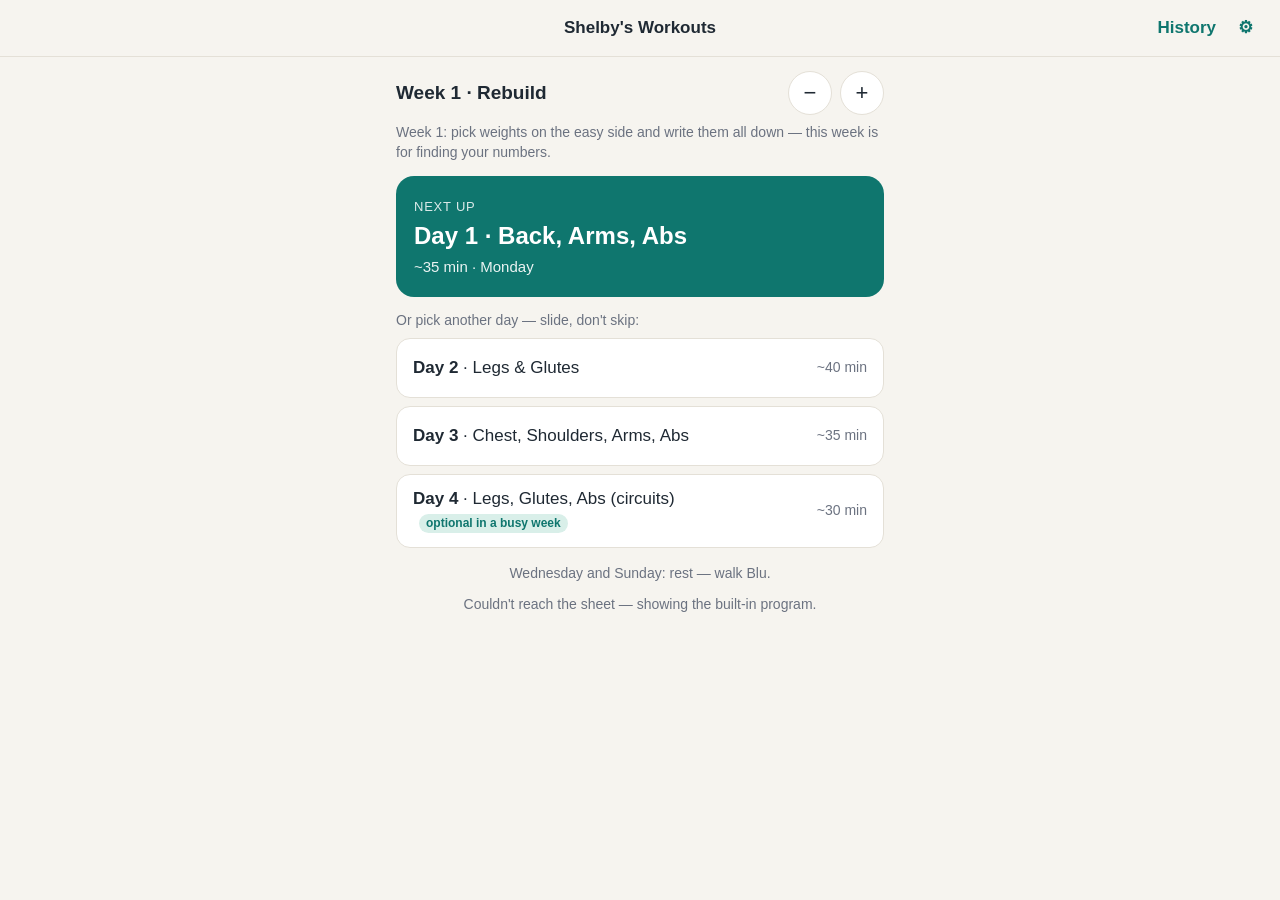
==== index.html @ 36affa09 "Workout timer with pause; End is a soft stop - timer card under the day title: Start, Pause / Resume" ====
<!doctype html>
<html lang="en">
<head>
  <meta charset="utf-8">
  <meta name="viewport" content="width=device-width, initial-scale=1, maximum-scale=1, user-scalable=no, viewport-fit=cover">
  <title>Shelby's Workouts</title>
  <meta name="description" content="Shelby's workout tracker">
  <meta name="theme-color" content="#0f766e">
  <!-- iPhone: full-screen app from Add to Home Screen -->
  <meta name="apple-mobile-web-app-capable" content="yes">
  <meta name="mobile-web-app-capable" content="yes">
  <meta name="apple-mobile-web-app-status-bar-style" content="default">
  <meta name="apple-mobile-web-app-title" content="Workouts">
  <link rel="manifest" href="manifest.webmanifest">
  <link rel="apple-touch-icon" href="icons/apple-touch-icon.png">
  <link rel="icon" type="image/svg+xml" href="icons/icon.svg">
  <link rel="icon" type="image/png" sizes="192x192" href="icons/icon-192.png">
  <!-- Bump ?v= on both files when deploying a change, or Safari keeps the old copy for days -->
  <link rel="stylesheet" href="styles.css?v=10">
</head>
<body data-view="home">
  <header class="topbar">
    <div id="topbar-left" class="topbar-left"></div>
    <h1 id="topbar-title">Shelby's Workouts</h1>
    <div id="topbar-right" class="topbar-right"></div>
  </header>

  <main id="view">
    <p class="muted">Loading…</p>
  </main>

  <div id="toast" role="status" aria-live="polite"></div>
  <div id="sheet" hidden></div>   <!-- the swap picker, filled by app.js -->

  <noscript><p class="empty">This app needs JavaScript turned on.</p></noscript>
  <script type="module" src="app.js?v=10"></script>
</body>
</html>
---- styles.css ----
/* Shelby's Workouts — mobile-first styles. No framework, no fonts to download. */

:root {
  --bg: #f6f4ef;
  --card: #ffffff;
  --text: #1f2933;
  --muted: #6b7280;
  --line: #e4e0d7;
  --accent: #0f766e;
  --accent-ink: #ffffff;
  --accent-soft: #d9efe9;
  --done: #15803d;
  --done-soft: #dcfce7;                          /* "Done this week" cards */
  --done-ink: #14532d;
  --warn: #92400e;
  --warn-soft: #fef3c7;
  --radius: 14px;
  --tap: 44px;                                   /* minimum tap target */
  --safe-top: env(safe-area-inset-top, 0px);
  --safe-bottom: env(safe-area-inset-bottom, 0px);
}

@media (prefers-color-scheme: dark) {
  :root {
    --bg: #111417;
    --card: #1b1f24;
    --text: #eef0f2;
    --muted: #9aa3ad;
    --line: #2b323a;
    --accent: #2dd4bf;
    --accent-ink: #06211e;
    --accent-soft: #123a35;
    --done: #4ade80;
    --done-soft: #10301f;
    --done-ink: #d1fae5;
    --warn: #fbbf24;
    --warn-soft: #3a2a08;
  }
}

* { box-sizing: border-box; }
html { -webkit-text-size-adjust: 100%; touch-action: manipulation; }   /* no double-tap-to-zoom: fast taps on ✓ stay taps */
body, button, input, textarea, a { touch-action: manipulation; }
body {
  margin: 0;
  font-family: -apple-system, BlinkMacSystemFont, "Segoe UI", Roboto, Helvetica, Arial, sans-serif;
  font-size: 17px;
  line-height: 1.4;
  color: var(--text);
  background: var(--bg);
  overflow-x: hidden;
  -webkit-tap-highlight-color: transparent;
}
button, input { font: inherit; color: inherit; }
button { cursor: pointer; }
a { color: var(--accent); }
h2, h3 { line-height: 1.25; }

/* ---- top bar --------------------------------------------------------- */
.topbar {
  position: sticky;
  top: 0;
  z-index: 10;
  display: grid;
  grid-template-columns: 1fr auto 1fr;
  align-items: center;
  gap: 4px;
  min-height: calc(var(--safe-top) + 54px);
  padding: calc(var(--safe-top) + 6px) 8px 6px;
  background: var(--bg);
  border-bottom: 1px solid var(--line);
}
.topbar h1 {
  margin: 0;
  font-size: 17px;
  font-weight: 650;
  text-align: center;
  white-space: nowrap;
  overflow: hidden;
  text-overflow: ellipsis;
}
.topbar-left { justify-self: start; }
.topbar-right { justify-self: end; display: flex; gap: 2px; }
.topbar-btn {
  display: inline-flex;
  align-items: center;
  min-height: var(--tap);
  min-width: var(--tap);
  padding: 0 10px;
  border: 0;
  border-radius: 10px;
  background: none;
  color: var(--accent);
  font-weight: 600;
  text-decoration: none;
  white-space: nowrap;
}

/* ---- page ------------------------------------------------------------ */
main {
  max-width: 520px;
  margin: 0 auto;
  padding: 14px 16px calc(var(--safe-bottom) + 28px);
}
body[data-view="workout"] main { padding-bottom: calc(var(--safe-bottom) + 150px); }

.muted { color: var(--muted); }
.small { font-size: 14px; }
.empty { color: var(--muted); text-align: center; padding: 32px 8px; }
.tag {
  display: inline-block;
  margin-left: 6px;
  padding: 1px 7px;
  border-radius: 999px;
  background: var(--accent-soft);
  color: var(--accent);
  font-size: 12px;
  font-weight: 600;
  vertical-align: middle;
}
.next-up .tag { background: rgba(255, 255, 255, 0.22); color: inherit; margin: 8px 0 0; }

/* ---- cards ----------------------------------------------------------- */
.card {
  background: var(--card);
  border: 1px solid var(--line);
  border-radius: var(--radius);
  padding: 14px 14px 10px;
  margin: 12px 0;
}
.card h3 { margin: 0 0 2px; font-size: 17px; }
.hint { margin: 0 0 6px; font-size: 13px; color: var(--muted); }

/* ---- home ------------------------------------------------------------ */
.week-row { display: flex; align-items: center; justify-content: space-between; gap: 12px; }
.week-label { font-size: 19px; font-weight: 650; }
.stepper { display: flex; gap: 8px; }
.stepper button {
  width: var(--tap);
  height: var(--tap);
  border-radius: 50%;
  border: 1px solid var(--line);
  background: var(--card);
  font-size: 22px;
  line-height: 1;
}
.week-note { margin: 8px 0 0; font-size: 14px; color: var(--muted); }

.next-up {
  display: block;
  margin: 14px 0 10px;
  padding: 18px;
  border-radius: 18px;
  background: var(--accent);
  color: var(--accent-ink);
  text-decoration: none;
}
.next-up .eyebrow { font-size: 13px; text-transform: uppercase; letter-spacing: 0.06em; opacity: 0.85; }
.next-up .big { display: block; margin: 4px 0; font-size: 24px; font-weight: 700; line-height: 1.2; }
.next-up .meta { font-size: 15px; opacity: 0.92; }

.day-btn {
  display: flex;
  align-items: center;
  justify-content: space-between;
  gap: 10px;
  width: 100%;
  min-height: 60px;
  margin: 8px 0;
  padding: 12px 16px;
  border: 1px solid var(--line);
  border-radius: var(--radius);
  background: var(--card);
  color: inherit;
  text-decoration: none;
  text-align: left;
}
.day-meta { font-size: 14px; color: var(--muted); white-space: nowrap; }
.rest-note { margin: 16px 0 0; font-size: 14px; color: var(--muted); text-align: center; }

/* ---- workout timer ----------------------------------------------------- */
.timer-card { padding: 12px 14px; margin: 12px 0 8px; }
.timer-row { display: flex; align-items: center; justify-content: space-between; gap: 12px; }
.timer-label { font-size: 12px; color: var(--muted); text-transform: uppercase; letter-spacing: 0.04em; }
.timer-time { font-size: 30px; font-weight: 700; line-height: 1.1; font-variant-numeric: tabular-nums; }
.timer-card.running .timer-time { color: var(--accent); }
.timer-card.paused .timer-time { color: var(--warn); }
.timer-card.stopped .timer-time { color: var(--done); }
.timer-actions { display: flex; align-items: center; gap: 6px; }
.timer-actions .btn.small { min-width: 96px; }
.btn.stop { border-color: var(--warn); color: var(--warn); }
.timer-hint { margin: 8px 0 0; font-size: 13px; color: var(--muted); }

/* ---- done this week: green, checked off, a little celebratory ------------ */
.done-week { margin-top: 22px; padding-top: 14px; border-top: 1px dashed var(--line); }
.done-head { display: flex; align-items: baseline; justify-content: space-between; gap: 10px; }
.done-head h3 { margin: 0; font-size: 17px; color: var(--done); }
.done-count {
  font-size: 13px; font-weight: 700; color: var(--done);
  background: var(--done-soft); padding: 2px 10px; border-radius: 999px; white-space: nowrap;
}
.done-cheer { margin: 4px 0 8px; font-size: 14px; color: var(--muted); }
.day-btn.day-done {
  justify-content: flex-start; gap: 12px;
  background: var(--done-soft); border-color: transparent; color: var(--done-ink);
}
.done-badge {
  flex: 0 0 auto; width: 30px; height: 30px; border-radius: 50%;
  display: inline-flex; align-items: center; justify-content: center;
  background: var(--done); color: #fff; font-size: 16px; font-weight: 800;
  box-shadow: 0 0 0 4px rgba(21, 128, 61, 0.2);                       /* older Safari */
  box-shadow: 0 0 0 4px color-mix(in srgb, var(--done) 22%, transparent);
}
.done-text { min-width: 0; line-height: 1.3; }
.done-meta { font-size: 13px; opacity: 0.8; }
.sync-line { margin: 12px 0 0; font-size: 14px; color: var(--muted); text-align: center; }
.sync-line.warn { color: var(--warn); }
.link { border: 0; background: none; color: var(--accent); font-weight: 600; min-height: var(--tap); padding: 0 8px; }

.suggest {
  display: flex;
  flex-wrap: wrap;
  align-items: center;
  gap: 10px;
  margin: 12px 0;
  padding: 12px 14px;
  border-radius: var(--radius);
  background: var(--accent-soft);
  color: var(--text);
  font-size: 15px;
}
.suggest-actions { display: flex; gap: 8px; margin-left: auto; }
.suggest-actions .btn { white-space: nowrap; }

/* ---- workout --------------------------------------------------------- */
.day-title { margin: 4px 0 2px; font-size: 24px; }
.day-sub { margin: 0 0 10px; font-size: 14px; color: var(--muted); }
details.banner {
  margin: 10px 0;
  padding: 10px 14px;
  border-radius: var(--radius);
  background: var(--accent-soft);
  font-size: 14px;
}
details.banner summary { font-weight: 600; cursor: pointer; min-height: 28px; }
details.banner p { margin: 8px 0 2px; }
.cooldown { margin: 16px 0 0; font-size: 14px; color: var(--muted); text-align: center; }

.exercise { padding: 10px 0 4px; border-top: 1px solid var(--line); }
.exercise:first-of-type { border-top: 0; }
.ex-head { display: block; line-height: 1.35; }           /* inline flow: "▶ how to" follows the last word of the name */
.ex-name { font-weight: 600; }
.ex-target { font-size: 14px; color: var(--muted); white-space: nowrap; }
.ex-history, .ex-video { font-size: 13px; margin-left: 6px; padding: 14px 6px; white-space: nowrap; }   /* padding = a 44px tall tap target without changing the line */
.ex-video { font-weight: 600; }
/* "history · swap · ☆ favorite" under the name: three columns, so history is flush left, swap is
   centred on the row and favorite is flush right, whichever of the three are present. */
.ex-sub { display: grid; grid-template-columns: 1fr auto 1fr; align-items: center; font-size: 13px; line-height: 1.2; }
.ex-sub .ex-history { grid-column: 1; justify-self: start; margin-left: 0; padding-left: 0; }
.ex-sub .ex-swap { grid-column: 2; justify-self: center; margin: 0; }
.ex-sub .ex-fav { grid-column: 3; justify-self: end; margin: 0; padding-right: 0; }
.ex-link, .ex-fav {                                        /* link-styled buttons on the history line */
  border: 0; background: none; font: inherit; font-size: 13px; font-weight: 600;
  color: var(--accent); padding: 14px 6px; margin-left: 4px; white-space: nowrap;
}
.ex-fav[aria-pressed="true"] { color: var(--warn); }
.ex-link.inline { padding: 8px 4px; margin: 0; }
.ex-swapped { font-size: 13px; color: var(--muted); padding-left: 8px; }

/* ---- swap picker (bottom sheet) ------------------------------------------ */
#sheet { position: fixed; inset: 0; z-index: 40; }
#sheet[hidden] { display: none; }
.sheet-backdrop { position: absolute; inset: 0; border: 0; padding: 0; background: rgba(0, 0, 0, 0.45); }
.sheet {
  position: absolute; left: 0; right: 0; bottom: 0;
  max-height: 84vh; display: flex; flex-direction: column;
  padding: 14px 16px calc(var(--safe-bottom) + 12px);
  background: var(--card); border-radius: 18px 18px 0 0;
  box-shadow: 0 -8px 30px rgba(0, 0, 0, 0.25);
}
.sheet h3 { margin: 0 0 2px; }
.sheet h4 { margin: 12px 0 2px; font-size: 12px; color: var(--muted); text-transform: uppercase; letter-spacing: 0.04em; }
.sheet-body { flex: 1 1 auto; min-height: 0; overflow-y: auto; -webkit-overflow-scrolling: touch; }
.pick-row { display: flex; align-items: center; gap: 4px; border-top: 1px solid var(--line); }
.pick-row:first-of-type, h4 + .pick-row { border-top: 0; }
.pick {
  flex: 1 1 auto; min-width: 0; min-height: 52px; padding: 6px 4px;
  display: flex; flex-direction: column; align-items: flex-start; justify-content: center; gap: 2px;
  border: 0; background: none; font: inherit; color: var(--text); text-align: left;
}
.pick-name { font-weight: 600; font-size: 16px; }
.pick-meta { font-size: 13px; color: var(--muted); }
.pick-row .ex-video { margin: 0; padding: 14px 8px; }
.sheet-actions { display: grid; gap: 8px; padding-top: 10px; }
.sheet-actions .btn { margin: 0; }
body.sheet-open { overflow: hidden; }
.set-row.set-head { min-height: 0; padding: 2px 0 0; }   /* the rep target over the reps column */
.set-head .ex-target { justify-self: center; font-size: 13px; }   /* centred on the reps column even when wider than it */
.head-unit { visibility: hidden; }                        /* keeps the header's columns the same width as the set rows */
.ex-last { font-size: 13px; color: var(--muted); }
.ex-note { font-size: 13px; color: var(--muted); font-style: italic; }
.ex-nudge {
  display: inline-block;
  margin: 4px 0;
  padding: 4px 9px;
  border-radius: 8px;
  background: var(--warn-soft);
  color: var(--warn);
  font-size: 13px;
}

.set-row {
  display: grid;
  grid-template-columns: 50px minmax(0, 1fr) auto minmax(0, 1fr) auto var(--tap);
  align-items: center;
  gap: 6px;
  min-height: 52px;
  padding: 3px 0;
}
.set-label { font-size: 14px; color: var(--muted); }
.unit { font-size: 13px; color: var(--muted); min-width: 16px; }
.in {
  width: 100%;
  min-height: var(--tap);
  padding: 0 8px;
  border: 1px solid var(--line);
  border-radius: 10px;
  background: var(--bg);
  font-size: 18px;              /* 16px+ stops iOS from zooming into the field */
  text-align: center;
}
.in:focus { outline: 2px solid var(--accent); outline-offset: -1px; }
.in-bw {
  display: inline-flex;
  align-items: center;
  justify-content: center;
  color: var(--muted);
  border-style: dashed;
  background: transparent;
}
.done {
  width: var(--tap);
  height: var(--tap);
  border: 2px solid var(--line);
  border-radius: 12px;
  background: var(--card);
  color: transparent;
  font-size: 20px;
  font-weight: 700;
  transition: background 0.12s, border-color 0.12s;
}
.done[aria-pressed="true"] { background: var(--done); border-color: var(--done); color: #fff; }
.set-row.is-done .in { opacity: 0.7; }

.check-line { display: flex; align-items: center; gap: 12px; min-height: 52px; }
.check-text { display: flex; flex-direction: column; }
.check-text .ex-target { white-space: normal; }

.savebar {
  position: fixed;
  left: 0;
  right: 0;
  bottom: 0;
  z-index: 20;
  padding: 8px 16px calc(var(--safe-bottom) + 10px);
  background: var(--card);
  border-top: 1px solid var(--line);
}
.savebar-inner { max-width: 520px; margin: 0 auto; }
.save-status { min-height: 18px; margin-bottom: 8px; font-size: 14px; color: var(--muted); text-align: center; }
.savebar-buttons { display: grid; grid-template-columns: 1fr 1fr; gap: 10px; }

/* ---- buttons --------------------------------------------------------- */
.btn {
  min-height: 52px;
  padding: 0 14px;
  border: 2px solid var(--accent);
  border-radius: var(--radius);
  background: var(--card);
  color: var(--accent);
  font-size: 17px;
  font-weight: 700;
}
.btn.primary { background: var(--accent); color: var(--accent-ink); }
.btn.secondary { background: transparent; }
.btn.ghost { border-color: var(--line); color: var(--text); font-weight: 600; width: 100%; margin-top: 6px; }
.btn.small { min-height: 40px; padding: 0 12px; font-size: 15px; border-radius: 10px; }
.btn:disabled { opacity: 0.5; cursor: default; }

/* ---- history / lists ------------------------------------------------- */
.list { display: flex; flex-direction: column; gap: 8px; }
.row {
  display: flex;
  align-items: center;
  justify-content: space-between;
  gap: 10px;
  min-height: 60px;
  padding: 10px 14px;
  border: 1px solid var(--line);
  border-radius: var(--radius);
  background: var(--card);
  color: inherit;
  text-decoration: none;
}
.chev { color: var(--muted); font-size: 22px; }
.set-line {
  display: flex;
  justify-content: space-between;
  align-items: center;
  gap: 10px;
  min-height: 40px;
  padding: 4px 0;
  border-top: 1px solid var(--line);
  font-size: 15px;
}
.set-line:first-of-type { border-top: 0; }
.set-line .tick { color: var(--done); font-weight: 700; min-width: 18px; text-align: right; }

/* ---- settings -------------------------------------------------------- */
.settings .card p { margin: 4px 0 8px; font-size: 15px; }

/* ---- toast ----------------------------------------------------------- */
#toast {
  position: fixed;
  left: 50%;
  bottom: calc(var(--safe-bottom) + 24px);
  z-index: 30;
  max-width: calc(100% - 32px);
  padding: 10px 16px;
  border-radius: 12px;
  background: var(--text);
  color: var(--bg);
  font-size: 15px;
  text-align: center;
  opacity: 0;
  pointer-events: none;
  transform: translateX(-50%) translateY(16px);
  transition: opacity 0.2s, transform 0.2s;
}
#toast.show { opacity: 1; transform: translateX(-50%) translateY(0); }
body[data-view="workout"] #toast { bottom: calc(var(--safe-bottom) + 132px); }

/* ---- notes ----------------------------------------------------------- */
.notes-card { padding-bottom: 14px; }
.notes {
  display: block;
  width: 100%;
  min-height: 88px;
  margin-top: 6px;
  padding: 10px 12px;
  border: 1px solid var(--line);
  border-radius: 10px;
  background: var(--bg);
  color: var(--text);
  font: inherit;
  font-size: 16px;              /* 16px+ stops iOS from zooming into the field */
  line-height: 1.4;
  resize: vertical;
}
.notes:focus { outline: 2px solid var(--accent); outline-offset: -1px; }
.note-preview { color: var(--text); font-style: italic; }
.session-note {
  margin: 0 0 12px;
  padding: 10px 14px;
  border-left: 3px solid var(--accent);
  border-radius: 0 10px 10px 0;
  background: var(--card);
  font-style: italic;
  white-space: pre-wrap;
}
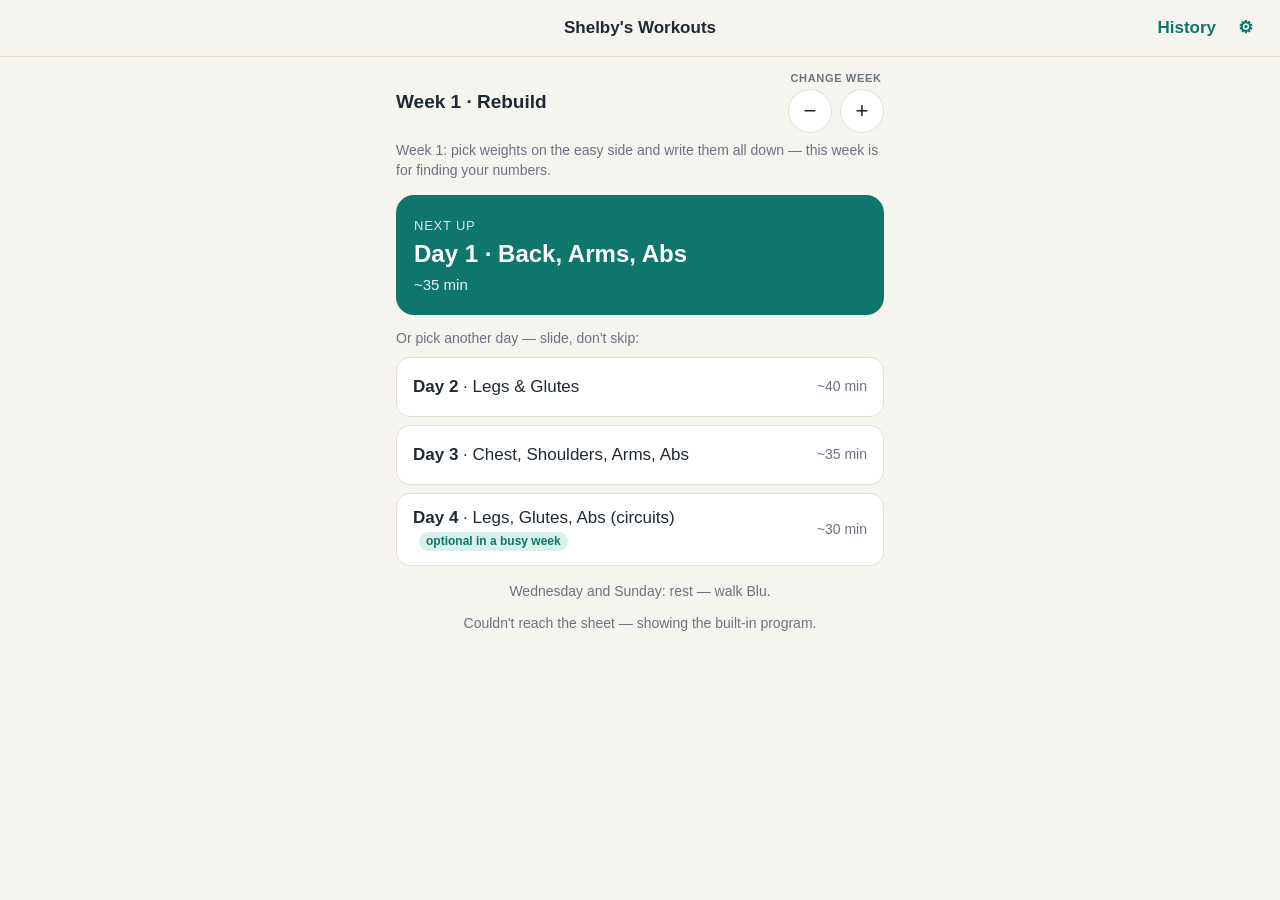
==== commit 448236ea: "v11: background save, one Finish button, continue card, fold, no dates - Sets are sent to the sheet " ====
--- a/index.html
+++ b/index.html
@@ -16,7 +16,7 @@
   <link rel="icon" type="image/svg+xml" href="icons/icon.svg">
   <link rel="icon" type="image/png" sizes="192x192" href="icons/icon-192.png">
   <!-- Bump ?v= on both files when deploying a change, or Safari keeps the old copy for days -->
-  <link rel="stylesheet" href="styles.css?v=10">
+  <link rel="stylesheet" href="styles.css?v=11">
 </head>
 <body data-view="home">
   <header class="topbar">
@@ -33,6 +33,6 @@
   <div id="sheet" hidden></div>   <!-- the swap picker, filled by app.js -->
 
   <noscript><p class="empty">This app needs JavaScript turned on.</p></noscript>
-  <script type="module" src="app.js?v=10"></script>
+  <script type="module" src="app.js?v=11"></script>
 </body>
 </html>
--- a/styles.css
+++ b/styles.css
@@ -102,7 +102,7 @@
   margin: 0 auto;
   padding: 14px 16px calc(var(--safe-bottom) + 28px);
 }
-body[data-view="workout"] main { padding-bottom: calc(var(--safe-bottom) + 150px); }
+body[data-view="workout"] main { padding-bottom: calc(var(--safe-bottom) + 120px); }
 
 .muted { color: var(--muted); }
 .small { font-size: 14px; }
@@ -134,6 +134,8 @@
 /* ---- home ------------------------------------------------------------ */
 .week-row { display: flex; align-items: center; justify-content: space-between; gap: 12px; }
 .week-label { font-size: 19px; font-weight: 650; }
+.stepper-wrap { display: flex; flex-direction: column; align-items: center; gap: 3px; }
+.stepper-label { font-size: 11px; font-weight: 600; letter-spacing: 0.06em; text-transform: uppercase; color: var(--muted); }
 .stepper { display: flex; gap: 8px; }
 .stepper button {
   width: var(--tap);
@@ -231,6 +233,25 @@
 }
 .suggest-actions { display: flex; gap: 8px; margin-left: auto; }
 .suggest-actions .btn { white-space: nowrap; }
+.suggest.recover { background: var(--warn-soft); }        /* "You logged 9 sets on Day 1 but didn't finish it" */
+
+/* ---- the card after Finish: minutes, sets, weights that went up ------------- */
+.summary {
+  margin: 12px 0;
+  padding: 14px 14px 12px;
+  border-radius: var(--radius);
+  background: var(--done-soft);
+  color: var(--done-ink);
+}
+.summary-head { display: flex; align-items: flex-start; justify-content: space-between; gap: 8px; }
+.summary h3 { margin: 0; font-size: 18px; color: var(--done); }
+.summary-close {
+  flex: 0 0 auto; width: var(--tap); height: var(--tap); margin: -10px -12px -10px 0;
+  border: 0; background: none; color: var(--done-ink); font-size: 16px; opacity: 0.7;
+}
+.summary-meta { margin: 4px 0 0; font-size: 15px; font-weight: 600; }
+.summary-ups { margin: 6px 0 0; font-size: 14px; line-height: 1.4; }
+.summary-ups.muted { color: var(--done-ink); opacity: 0.75; }
 
 /* ---- workout --------------------------------------------------------- */
 .day-title { margin: 4px 0 2px; font-size: 24px; }
@@ -248,8 +269,24 @@
 
 .exercise { padding: 10px 0 4px; border-top: 1px solid var(--line); }
 .exercise:first-of-type { border-top: 0; }
-.ex-head { display: block; line-height: 1.35; }           /* inline flow: "▶ how to" follows the last word of the name */
+/* Name line: the name with "▶ how to" flowing after its last word, then the "n of m" badge and the
+   fold button pinned to the right. Folding hides .ex-body (links, last time, the set rows). */
+.ex-head { display: flex; align-items: center; gap: 6px; line-height: 1.35; }
+.ex-title { flex: 1 1 auto; min-width: 0; }
 .ex-name { font-weight: 600; }
+.ex-badge {
+  flex: 0 0 auto; font-size: 12px; font-weight: 700; color: var(--muted);
+  padding: 2px 8px; border-radius: 999px; background: var(--bg); white-space: nowrap;
+}
+.ex-badge.all { color: var(--done-ink); background: var(--done-soft); }
+.ex-toggle {
+  flex: 0 0 auto; width: var(--tap); height: var(--tap); margin: -6px -10px -6px 0;
+  border: 0; background: none; color: var(--muted); display: inline-flex; align-items: center; justify-content: center;
+}
+.ex-chev { display: inline-block; font-size: 24px; line-height: 1; transform: rotate(90deg); transition: transform 0.15s; }
+.exercise.is-collapsed .ex-chev { transform: rotate(0deg); }
+.exercise.is-collapsed .ex-body { display: none; }
+.exercise.is-collapsed { padding-bottom: 10px; }
 .ex-target { font-size: 14px; color: var(--muted); white-space: nowrap; }
 .ex-history, .ex-video { font-size: 13px; margin-left: 6px; padding: 14px 6px; white-space: nowrap; }   /* padding = a 44px tall tap target without changing the line */
 .ex-video { font-weight: 600; }
@@ -330,6 +367,8 @@
   text-align: center;
 }
 .in:focus { outline: 2px solid var(--accent); outline-offset: -1px; }
+.in.in-hint { color: var(--muted); }                      /* last time's number, faint until she edits it or ticks the set */
+.in::placeholder { color: var(--muted); opacity: 0.8; }    /* the day-one hint: "15–20", "pin" */
 .in-bw {
   display: inline-flex;
   align-items: center;
@@ -368,7 +407,14 @@
 }
 .savebar-inner { max-width: 520px; margin: 0 auto; }
 .save-status { min-height: 18px; margin-bottom: 8px; font-size: 14px; color: var(--muted); text-align: center; }
-.savebar-buttons { display: grid; grid-template-columns: 1fr 1fr; gap: 10px; }
+.savebar .btn.finish { width: 100%; }
+/* every set ticked: the status line asks, the button glows */
+.savebar.all-done .save-status { color: var(--done); font-weight: 600; }
+.savebar.all-done .btn.finish { animation: finish-glow 1.4s ease-in-out 3; }
+@keyframes finish-glow {
+  0%, 100% { box-shadow: 0 0 0 0 transparent; }
+  50% { box-shadow: 0 0 0 6px var(--accent-soft); }
+}
 
 /* ---- buttons --------------------------------------------------------- */
 .btn {
@@ -438,7 +484,7 @@
   transition: opacity 0.2s, transform 0.2s;
 }
 #toast.show { opacity: 1; transform: translateX(-50%) translateY(0); }
-body[data-view="workout"] #toast { bottom: calc(var(--safe-bottom) + 132px); }
+body[data-view="workout"] #toast { bottom: calc(var(--safe-bottom) + 104px); }
 
 /* ---- notes ----------------------------------------------------------- */
 .notes-card { padding-bottom: 14px; }
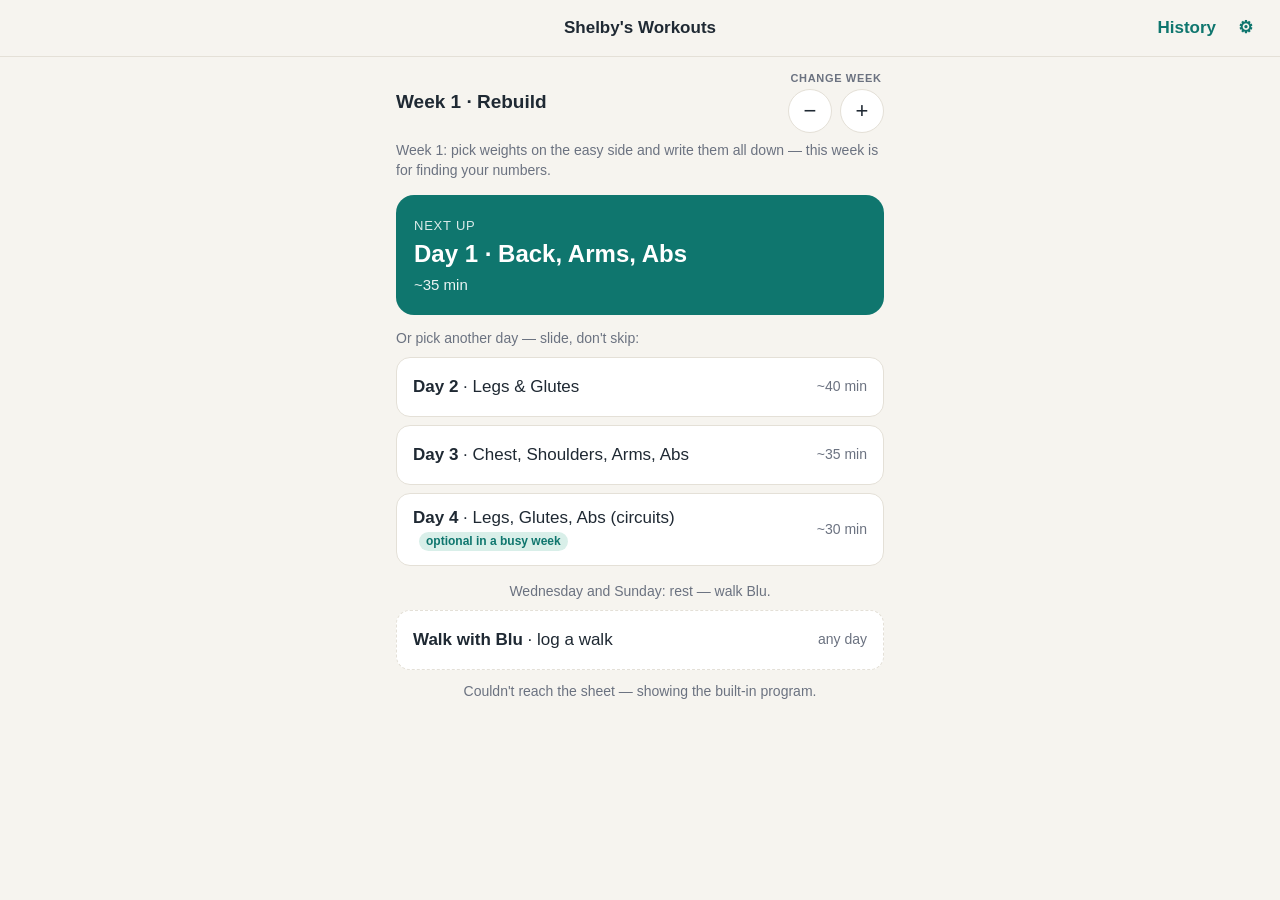
==== commit b561464c: "v13: logged cardio, stretch block, the clock, walks with Blu, dates on done cards Shelby's feedback " ====
--- a/index.html
+++ b/index.html
@@ -16,7 +16,7 @@
   <link rel="icon" type="image/svg+xml" href="icons/icon.svg">
   <link rel="icon" type="image/png" sizes="192x192" href="icons/icon-192.png">
   <!-- Bump ?v= on both files when deploying a change, or Safari keeps the old copy for days -->
-  <link rel="stylesheet" href="styles.css?v=11">
+  <link rel="stylesheet" href="styles.css?v=13">
 </head>
 <body data-view="home">
   <header class="topbar">
@@ -31,8 +31,9 @@
 
   <div id="toast" role="status" aria-live="polite"></div>
   <div id="sheet" hidden></div>   <!-- the swap picker, filled by app.js -->
+  <div id="timer-modal" hidden></div>   <!-- the ⏱ clock for timed sets, stretches and cardio, filled by app.js -->
 
   <noscript><p class="empty">This app needs JavaScript turned on.</p></noscript>
-  <script type="module" src="app.js?v=11"></script>
+  <script type="module" src="app.js?v=13"></script>
 </body>
 </html>
--- a/styles.css
+++ b/styles.css
@@ -392,8 +392,69 @@
 .set-row.is-done .in { opacity: 0.7; }
 
 .check-line { display: flex; align-items: center; gap: 12px; min-height: 52px; }
-.check-text { display: flex; flex-direction: column; }
+.check-text { display: flex; flex-direction: column; flex: 1 1 auto; min-width: 0; }
 .check-text .ex-target { white-space: normal; }
+.check-tools { display: flex; align-items: center; gap: 6px; flex-wrap: wrap; font-size: 13px; }
+.check-tools .ex-link.inline { padding: 8px 0; margin: 0; }
+.check-tools .ex-swapped { padding-left: 0; }
+.check-secs { color: var(--done); font-weight: 600; }
+
+/* ---- the ⏱ buttons: in a timed set row, on a stretch line, on a cardio line ---------- */
+.line-timer {
+  flex: 0 0 auto; width: var(--tap); height: var(--tap);
+  border: 1px solid var(--line); border-radius: 12px;
+  background: var(--bg); color: var(--accent); font-size: 20px; line-height: 1;
+}
+.check-line .line-timer { margin-left: auto; }
+.in-timer {                                    /* "⏱ Start" where the weight box would be */
+  display: inline-flex; align-items: center; justify-content: center; gap: 4px;
+  border-style: dashed; background: transparent; color: var(--accent); font-size: 15px; font-weight: 600;
+}
+.set-row.is-done .in-timer { opacity: 0.7; }
+.set-label-timer {                             /* a timed set that also logs a weight: the label is the button */
+  border: 0; background: none; padding: 0; min-height: var(--tap);
+  color: var(--accent); font-weight: 700; font-size: 14px; text-align: left;
+}
+
+/* ---- cardio line: machine, minutes · miles · kcal ---------------------------- */
+.cardio-line { padding: 10px 0 8px; }
+.cardio-head { display: grid; grid-template-columns: minmax(0, 1fr) var(--tap) var(--tap); gap: 8px; align-items: center; }
+.in-select {
+  text-align: left; font-size: 16px; font-weight: 600; padding-right: 34px;
+  appearance: none; -webkit-appearance: none;
+  background-image: url("data:image/svg+xml;utf8,<svg xmlns='http://www.w3.org/2000/svg' width='14' height='9' viewBox='0 0 14 9'><path d='M1 1l6 6 6-6' fill='none' stroke='%236b7280' stroke-width='2'/></svg>");
+  background-repeat: no-repeat; background-position: right 12px center;
+}
+.cardio-name { font-size: 17px; }
+.cardio-sub { margin: 6px 0 8px; font-size: 13px; color: var(--muted); }
+.cardio-sub .ex-history.inline { margin: 0; padding: 0; }
+.cardio-fields { display: grid; grid-template-columns: repeat(3, minmax(0, 1fr)); gap: 8px; }
+.cardio-field { display: flex; align-items: center; gap: 4px; min-width: 0; }
+.cardio-field .in { font-size: 17px; padding: 0 6px; }
+.cardio-line.is-done .in { opacity: 0.7; }
+.walk-btn { border-style: dashed; }
+.day-done .done-date { margin-left: auto; flex: 0 0 auto; font-size: 14px; font-weight: 700; white-space: nowrap; }
+
+/* ---- the ⏱ clock: full screen, one big number, one big End button ---------------- */
+#timer-modal {
+  position: fixed; inset: 0; z-index: 60;
+  display: flex; align-items: center; justify-content: center;
+  padding: calc(var(--safe-top) + 24px) 20px calc(var(--safe-bottom) + 24px);
+  background: var(--bg);
+}
+#timer-modal[hidden] { display: none; }
+.tm { width: 100%; max-width: 420px; text-align: center; }
+.tm-name { font-size: 24px; font-weight: 700; line-height: 1.2; }
+.tm-sub { margin-top: 4px; font-size: 16px; color: var(--muted); }
+.tm-clock {
+  margin: 28px 0 6px; font-size: 92px; font-weight: 800; line-height: 1; letter-spacing: -0.02em;
+  font-variant-numeric: tabular-nums; color: var(--accent);
+}
+.tm-clock.hit { color: var(--done); }
+.tm-target { min-height: 22px; margin-bottom: 28px; font-size: 16px; color: var(--muted); }
+.tm-end { width: 100%; min-height: 76px; font-size: 26px; border-radius: 20px; }
+.tm-cancel { margin-top: 12px; }
+body.timer-open { overflow: hidden; }
 
 .savebar {
   position: fixed;
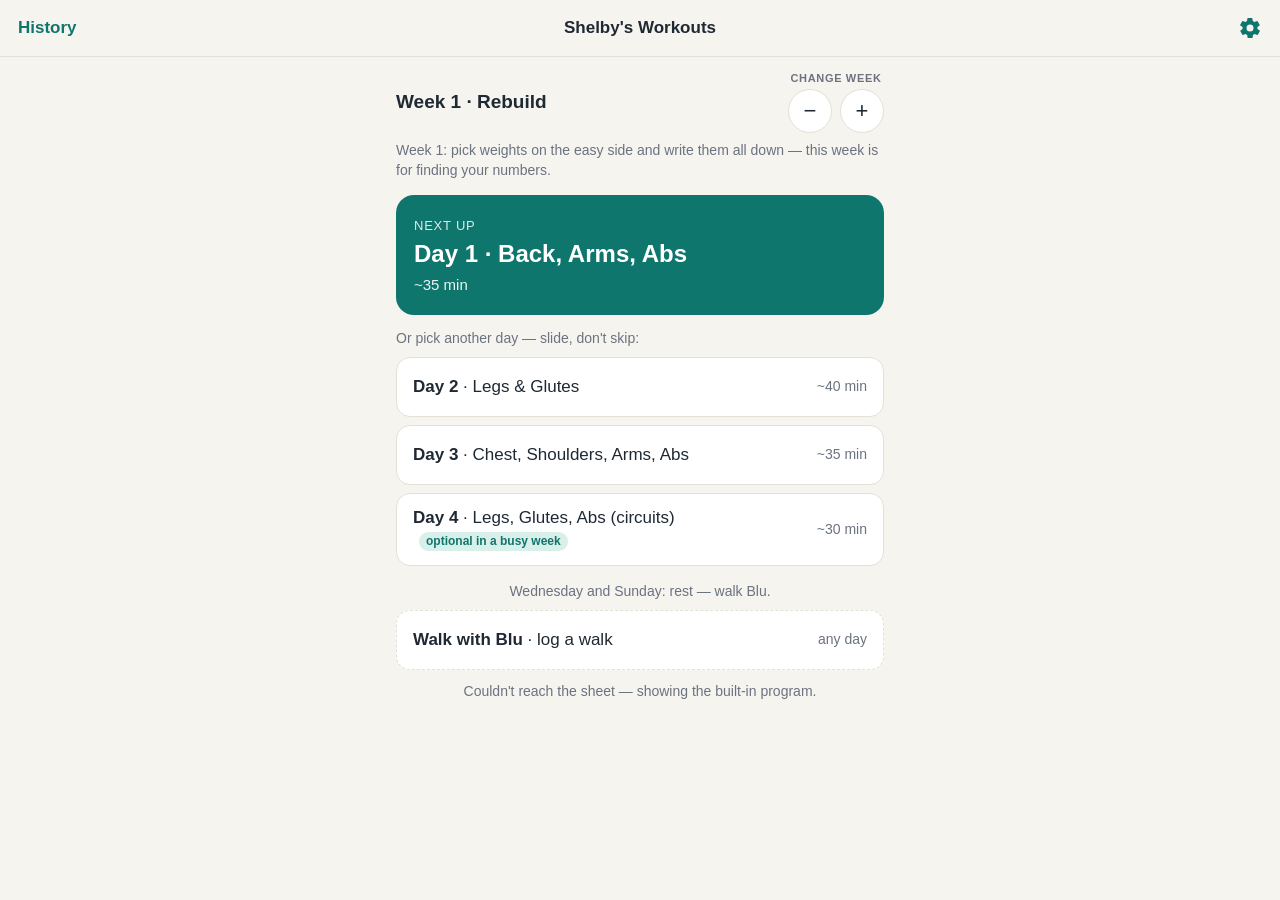
==== commit e3d9c4ee: "v14: History left and a bigger gear on Home, pink stretch card, extra cardio lines - Home top bar: H" ====
--- a/index.html
+++ b/index.html
@@ -16,7 +16,7 @@
   <link rel="icon" type="image/svg+xml" href="icons/icon.svg">
   <link rel="icon" type="image/png" sizes="192x192" href="icons/icon-192.png">
   <!-- Bump ?v= on both files when deploying a change, or Safari keeps the old copy for days -->
-  <link rel="stylesheet" href="styles.css?v=13">
+  <link rel="stylesheet" href="styles.css?v=14">
 </head>
 <body data-view="home">
   <header class="topbar">
@@ -34,6 +34,6 @@
   <div id="timer-modal" hidden></div>   <!-- the ⏱ clock for timed sets, stretches and cardio, filled by app.js -->
 
   <noscript><p class="empty">This app needs JavaScript turned on.</p></noscript>
-  <script type="module" src="app.js?v=13"></script>
+  <script type="module" src="app.js?v=14"></script>
 </body>
 </html>
--- a/styles.css
+++ b/styles.css
@@ -14,6 +14,10 @@
   --done-ink: #14532d;
   --warn: #92400e;
   --warn-soft: #fef3c7;
+  --pink: #db2777;                               /* the stretch block */
+  --pink-soft: #fdf2f8;
+  --pink-line: #f9a8d4;
+  --pink-ink: #831843;
   --radius: 14px;
   --tap: 44px;                                   /* minimum tap target */
   --safe-top: env(safe-area-inset-top, 0px);
@@ -35,6 +39,10 @@
     --done-ink: #d1fae5;
     --warn: #fbbf24;
     --warn-soft: #3a2a08;
+    --pink: #f472b6;
+    --pink-soft: #2a1520;
+    --pink-line: #5c2a44;
+    --pink-ink: #fbcfe8;
   }
 }
 
@@ -81,6 +89,8 @@
 }
 .topbar-left { justify-self: start; }
 .topbar-right { justify-self: end; display: flex; gap: 2px; }
+.topbar-gear { padding: 0 8px; }                /* the ⚙ on Home: an SVG the height of the title */
+.topbar-gear .gear { display: block; width: 24px; height: 24px; }
 .topbar-btn {
   display: inline-flex;
   align-items: center;
@@ -416,6 +426,18 @@
   color: var(--accent); font-weight: 700; font-size: 14px; text-align: left;
 }
 
+/* ---- the stretch block: pink, so it reads as its own thing after the lifting ------------ */
+.block-stretch { background: var(--pink-soft); border-color: var(--pink-line); }
+.block-stretch h3 { color: var(--pink); }
+.block-stretch .hint { color: var(--pink-ink); opacity: 0.85; }
+.block-stretch .exercise { border-top-color: var(--pink-line); }
+.block-stretch .ex-target, .block-stretch .ex-note, .block-stretch .ex-swapped { color: var(--pink-ink); opacity: 0.8; }
+.block-stretch .ex-video, .block-stretch .ex-link, .block-stretch a { color: var(--pink); }
+.block-stretch .line-timer { background: var(--card); border-color: var(--pink-line); color: var(--pink); }
+.block-stretch .done { border-color: var(--pink-line); }
+.block-stretch .done[aria-pressed="true"] { background: var(--pink); border-color: var(--pink); }
+.block-stretch .check-secs { color: var(--pink); }
+
 /* ---- cardio line: machine, minutes · miles · kcal ---------------------------- */
 .cardio-line { padding: 10px 0 8px; }
 .cardio-head { display: grid; grid-template-columns: minmax(0, 1fr) var(--tap) var(--tap); gap: 8px; align-items: center; }
@@ -433,6 +455,10 @@
 .cardio-field .in { font-size: 17px; padding: 0 6px; }
 .cardio-line.is-done .in { opacity: 0.7; }
 .walk-btn { border-style: dashed; }
+/* "+ Add cardio" under the warm-up line: each extra line logs as set 2, 3, … of the machine picked */
+.cardio-line.cardio-extra { border-top: 1px dashed var(--line); }
+.cardio-sub .ex-link.inline { padding: 8px 0; margin: 0; font-size: 13px; }
+.btn.ghost.add-cardio { margin: 8px 0 4px; border-style: dashed; color: var(--accent); }
 .day-done .done-date { margin-left: auto; flex: 0 0 auto; font-size: 14px; font-weight: 700; white-space: nowrap; }
 
 /* ---- the ⏱ clock: full screen, one big number, one big End button ---------------- */
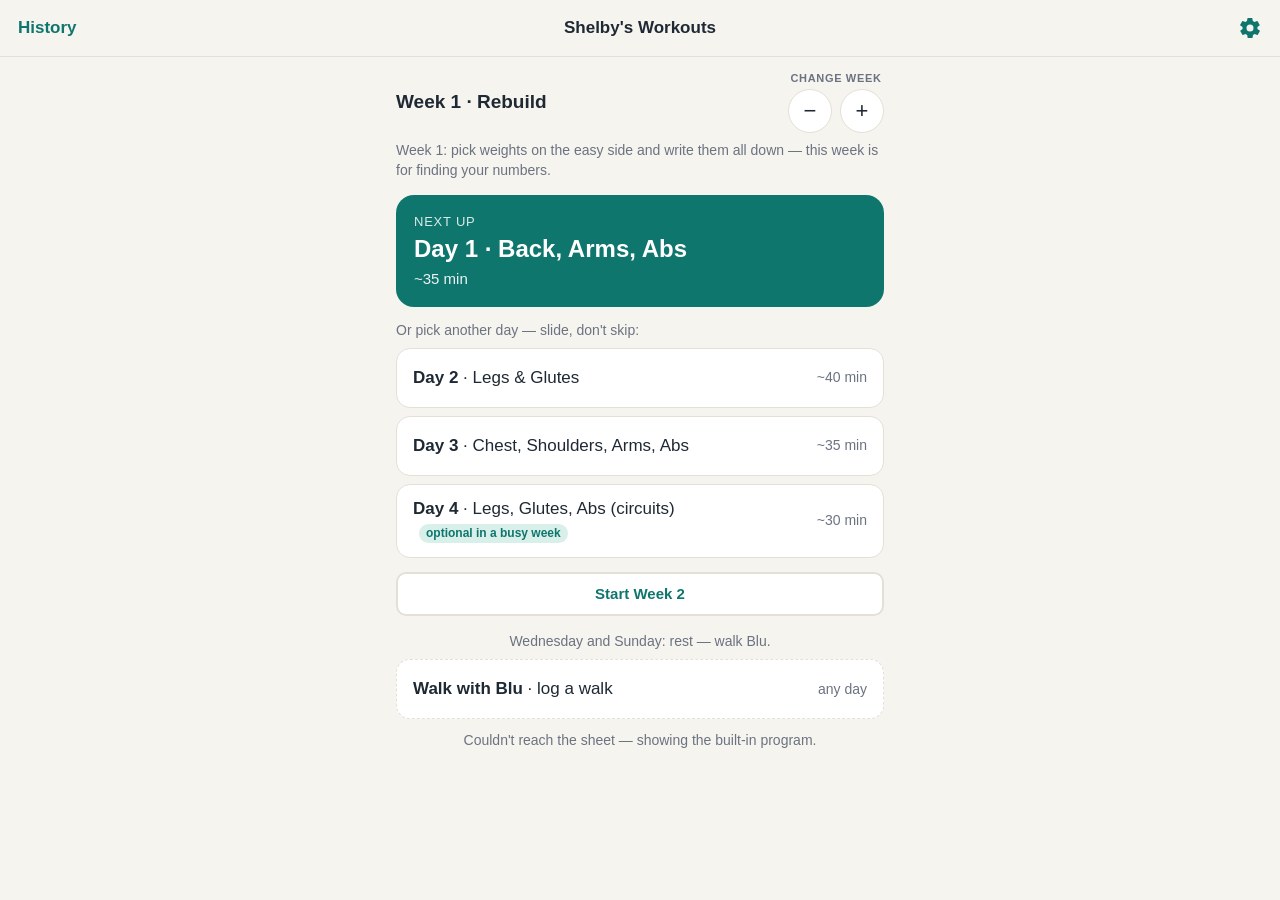
==== commit fe0de635: "v17: the week loop after Week 6, Start Week, fix a past session, faster open Weeks - The week number" ====
--- a/index.html
+++ b/index.html
@@ -16,7 +16,7 @@
   <link rel="icon" type="image/svg+xml" href="icons/icon.svg">
   <link rel="icon" type="image/png" sizes="192x192" href="icons/icon-192.png">
   <!-- Bump ?v= on both files when deploying a change, or Safari keeps the old copy for days -->
-  <link rel="stylesheet" href="styles.css?v=14">
+  <link rel="stylesheet" href="styles.css?v=17">
 </head>
 <body data-view="home">
   <header class="topbar">
@@ -31,9 +31,9 @@
 
   <div id="toast" role="status" aria-live="polite"></div>
   <div id="sheet" hidden></div>   <!-- the swap picker, filled by app.js -->
-  <div id="timer-modal" hidden></div>   <!-- the ⏱ clock for timed sets, stretches and cardio, filled by app.js -->
+  <div id="timer-modal" hidden></div>   <!-- the ⏱ clock for timed sets, stretches, cardio and rests, filled by app.js -->
 
   <noscript><p class="empty">This app needs JavaScript turned on.</p></noscript>
-  <script type="module" src="app.js?v=14"></script>
+  <script type="module" src="app.js?v=17"></script>
 </body>
 </html>
--- a/styles.css
+++ b/styles.css
@@ -22,6 +22,7 @@
   --tap: 44px;                                   /* minimum tap target */
   --safe-top: env(safe-area-inset-top, 0px);
   --safe-bottom: env(safe-area-inset-bottom, 0px);
+  --vv-shift: 0px;                               /* how far iOS has slid the visible area down inside the layout viewport (app.js pinBars) */
 }
 
 @media (prefers-color-scheme: dark) {
@@ -167,6 +168,12 @@
   color: var(--accent-ink);
   text-decoration: none;
 }
+/* "Start Week n": the same card as a <button> once all four days are done, and a quiet button under the day list otherwise */
+button.next-up { width: 100%; border: 0; font: inherit; text-align: left; cursor: pointer; }
+.next-up .eyebrow, .next-up .meta { display: block; }
+.start-week-row { margin: 14px 0 0; }
+.start-week-row p { margin: 0 0 2px; }
+.start-week-row .btn.ghost { margin-top: 0; min-height: var(--tap); color: var(--accent); }
 .next-up .eyebrow { font-size: 13px; text-transform: uppercase; letter-spacing: 0.06em; opacity: 0.85; }
 .next-up .big { display: block; margin: 4px 0; font-size: 24px; font-weight: 700; line-height: 1.2; }
 .next-up .meta { font-size: 15px; opacity: 0.92; }
@@ -416,6 +423,9 @@
   background: var(--bg); color: var(--accent); font-size: 20px; line-height: 1;
 }
 .check-line .line-timer { margin-left: auto; }
+/* a block hint that names a rest ("A then B, rest 45–60 sec"): the hint, then a ⏱ at the right end of the line */
+.hint-row { display: flex; align-items: center; justify-content: space-between; gap: 12px; margin: 0 0 6px; }
+.hint-row .hint { margin: 0; }
 .in-timer {                                    /* "⏱ Start" where the weight box would be */
   display: inline-flex; align-items: center; justify-content: center; gap: 4px;
   border-style: dashed; background: transparent; color: var(--accent); font-size: 15px; font-weight: 600;
@@ -482,6 +492,15 @@
 .tm-cancel { margin-top: 12px; }
 body.timer-open { overflow: hidden; }
 
+/* ---- iOS keyboard: keep the bars on the screen edges --------------------------------------
+   The top bar (sticky) and the Finish bar (fixed) hang off the layout viewport. With the keyboard
+   up, iOS slides the visible area down inside that viewport instead of scrolling the page, and
+   iOS 26/27 in a home-screen app sometimes leaves it slid after the keyboard is gone: the top bar
+   is then off the top and the Finish bar floats mid-screen, moving as she scrolls. app.js measures
+   the slide (visualViewport.offsetTop) into --vv-shift; moving everything screen-anchored by it
+   puts it back on the real edges. The toast carries the same shift in its own transforms below. */
+.topbar, .savebar, #sheet, #timer-modal { transform: translateY(var(--vv-shift)); }
+
 .savebar {
   position: fixed;
   left: 0;
@@ -547,6 +566,12 @@
   font-size: 15px;
 }
 .set-line:first-of-type { border-top: 0; }
+/* "Fix a number" on a session: the same rows as the workout, a hint above and Save / Cancel below */
+.fix-btn { margin-top: 12px; }
+.edit-hint { margin: 0 0 10px; font-size: 14px; color: var(--muted); }
+.edit-cardio { padding: 8px 0 4px; }
+.edit-cardio .set-label { display: block; margin-bottom: 4px; }
+.edit-actions { display: grid; gap: 4px; margin-top: 14px; }
 .set-line .tick { color: var(--done); font-weight: 700; min-width: 18px; text-align: right; }
 
 /* ---- settings -------------------------------------------------------- */
@@ -567,10 +592,10 @@
   text-align: center;
   opacity: 0;
   pointer-events: none;
-  transform: translateX(-50%) translateY(16px);
+  transform: translateX(-50%) translateY(calc(var(--vv-shift) + 16px));
   transition: opacity 0.2s, transform 0.2s;
 }
-#toast.show { opacity: 1; transform: translateX(-50%) translateY(0); }
+#toast.show { opacity: 1; transform: translateX(-50%) translateY(var(--vv-shift)); }
 body[data-view="workout"] #toast { bottom: calc(var(--safe-bottom) + 104px); }
 
 /* ---- notes ----------------------------------------------------------- */
